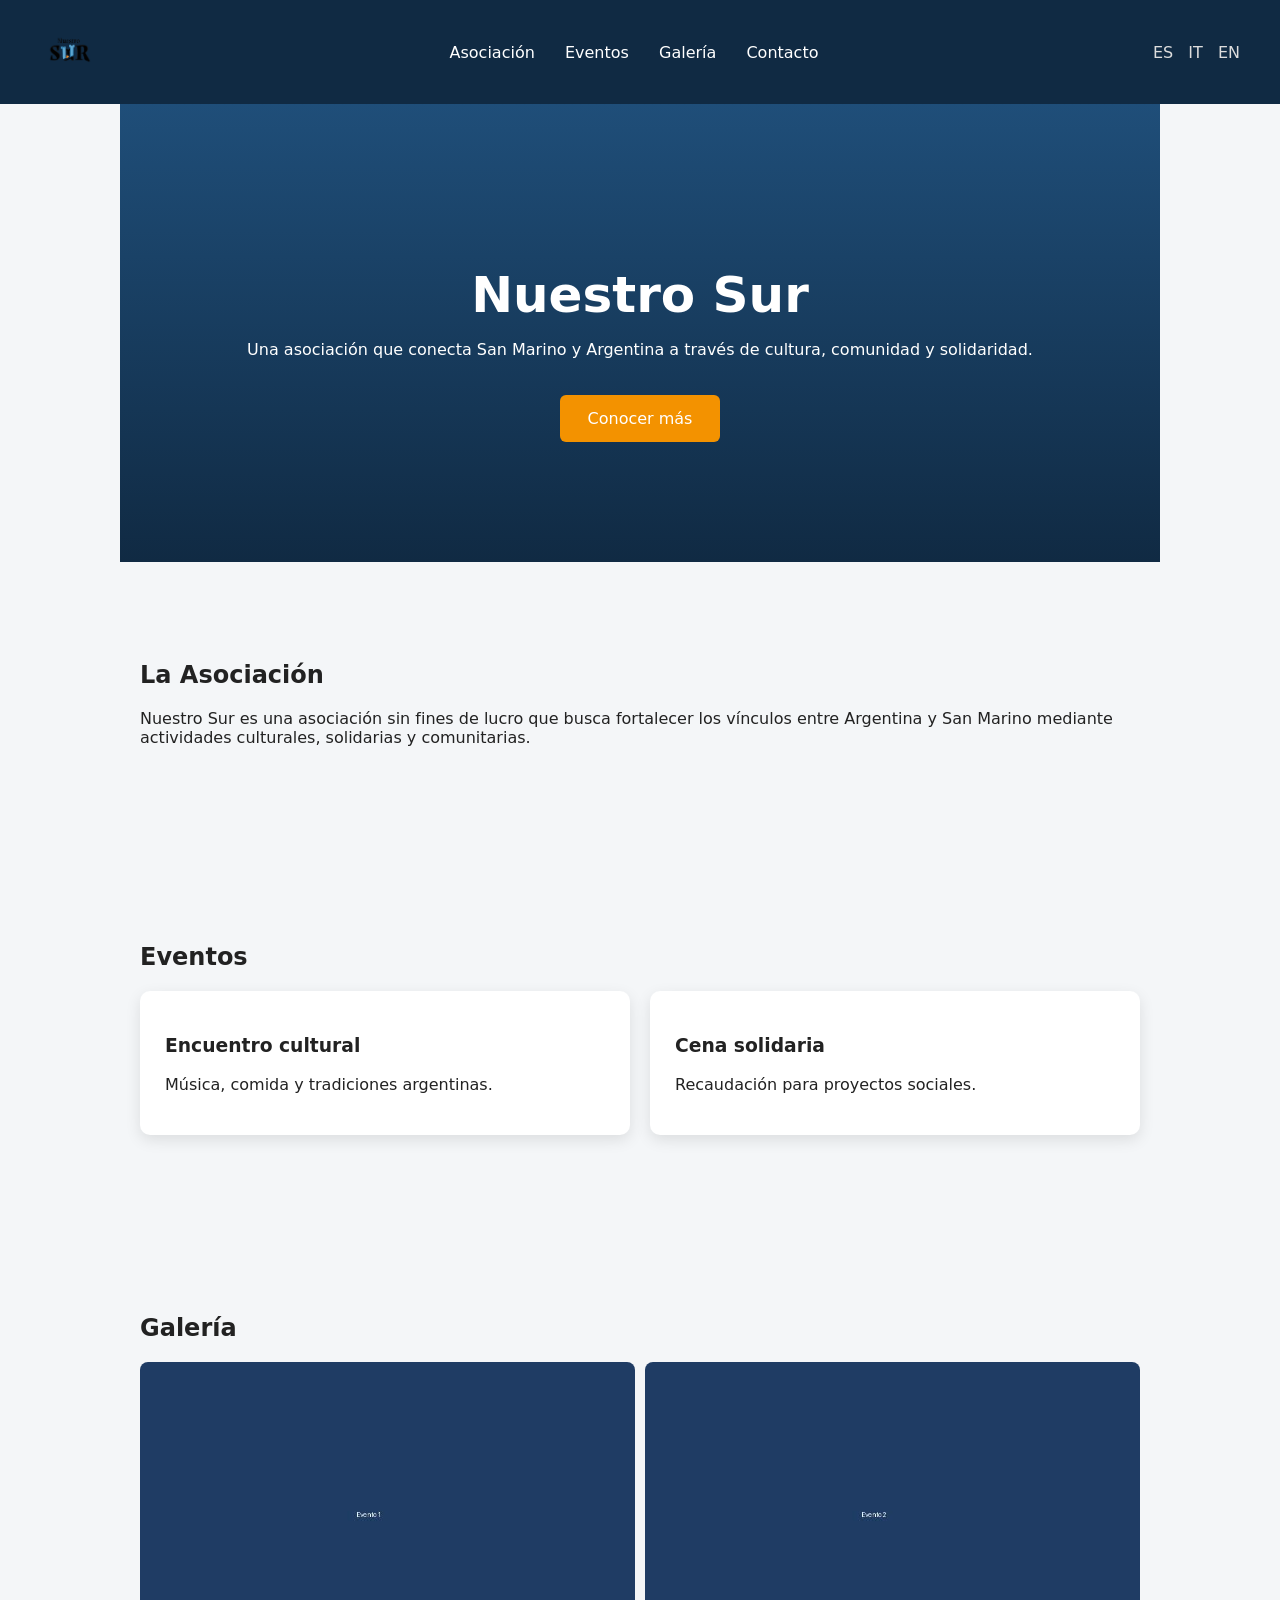
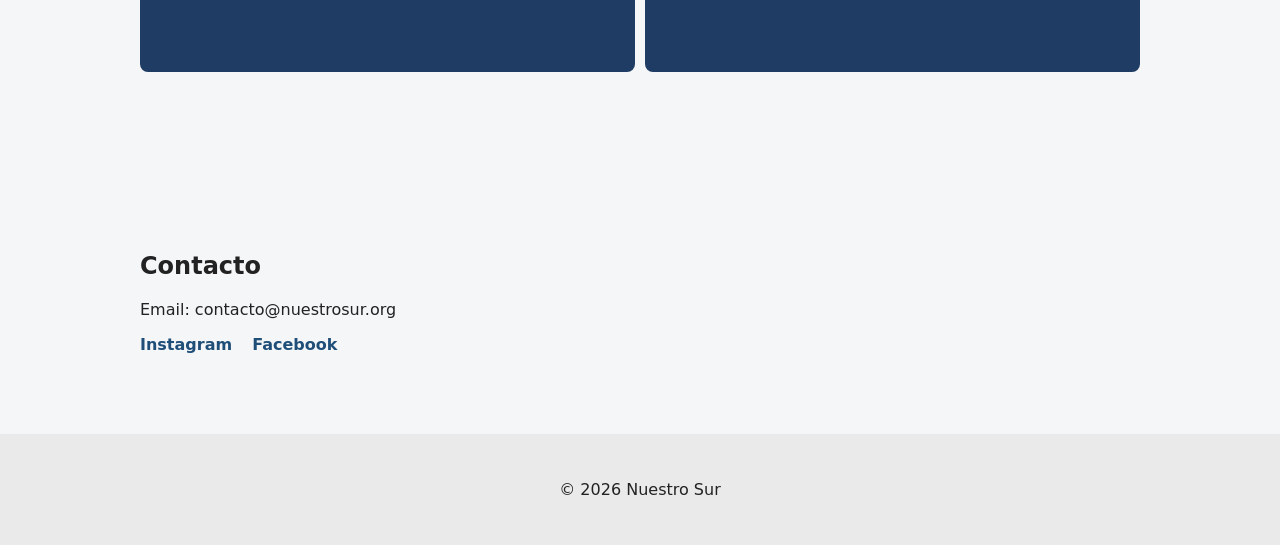
==== es/index.html @ 5de6c089 "primer commit test" ====
<!DOCTYPE html>
<html lang="es">
<head>
<meta charset="UTF-8">
<meta name="viewport" content="width=device-width, initial-scale=1">
<title>Nuestro Sur</title>
<link rel="stylesheet" href="../style.css">
</head>
<body>

<header class="navbar">
<div class="logo">
<img src="../images/logo.png">
</div>

<nav>
<a href="#about">Asociación</a>
<a href="#events">Eventos</a>
<a href="#gallery">Galería</a>
<a href="#contact">Contacto</a>
</nav>

<div class="lang">
<a href="../es">ES</a>
<a href="../it">IT</a>
<a href="../en">EN</a>
</div>
</header>

<section class="hero">
<h1>Nuestro Sur</h1>
<p>Una asociación que conecta San Marino y Argentina a través de cultura, comunidad y solidaridad.</p>
<a class="button" href="#about">Conocer más</a>
</section>

<section id="about">
<h2>La Asociación</h2>
<p>Nuestro Sur es una asociación sin fines de lucro que busca fortalecer los vínculos entre Argentina y San Marino mediante actividades culturales, solidarias y comunitarias.</p>
</section>

<section id="events">
<h2>Eventos</h2>
<div class="cards">
<div class="card">
<h3>Encuentro cultural</h3>
<p>Música, comida y tradiciones argentinas.</p>
</div>
<div class="card">
<h3>Cena solidaria</h3>
<p>Recaudación para proyectos sociales.</p>
</div>
</div>
</section>

<section id="gallery">
<h2>Galería</h2>
<div class="gallery">
<img src="../images/evento1.jpg">
<img src="../images/evento2.jpg">
</div>
</section>

<section id="contact">
<h2>Contacto</h2>
<p>Email: contacto@nuestrosur.org</p>
<div class="social">
<a href="#">Instagram</a>
<a href="#">Facebook</a>
</div>
</section>

<footer>
<p>© 2026 Nuestro Sur</p>
</footer>

</body>
</html>
---- style.css ----
body{
margin:0;
font-family:system-ui;
background:#f4f6f8;
color:#222;
}

.navbar{
display:flex;
justify-content:space-between;
align-items:center;
padding:20px 40px;
background:#102a43;
color:white;
}

.logo img{
height:60px;
}

nav a{
color:white;
margin-left:25px;
text-decoration:none;
font-weight:500;
}

.lang a{
margin-left:10px;
color:#ddd;
text-decoration:none;
}

.hero{
text-align:center;
padding:120px 20px;
background:linear-gradient(#1f4e79,#102a43);
color:white;
}

.hero h1{
font-size:50px;
margin-bottom:10px;
}

.button{
display:inline-block;
margin-top:20px;
padding:14px 28px;
background:#f39200;
color:white;
border-radius:6px;
text-decoration:none;
}

section{
max-width:1000px;
margin:auto;
padding:80px 20px;
}

.cards{
display:flex;
gap:20px;
flex-wrap:wrap;
}

.card{
flex:1;
background:white;
padding:25px;
border-radius:10px;
box-shadow:0 5px 15px rgba(0,0,0,0.1);
}

.gallery{
display:grid;
grid-template-columns:repeat(auto-fit,minmax(250px,1fr));
gap:10px;
}

.gallery img{
width:100%;
border-radius:8px;
}

.social a{
margin-right:15px;
text-decoration:none;
color:#1f4e79;
font-weight:bold;
}

footer{
text-align:center;
padding:30px;
background:#eaeaea;
}
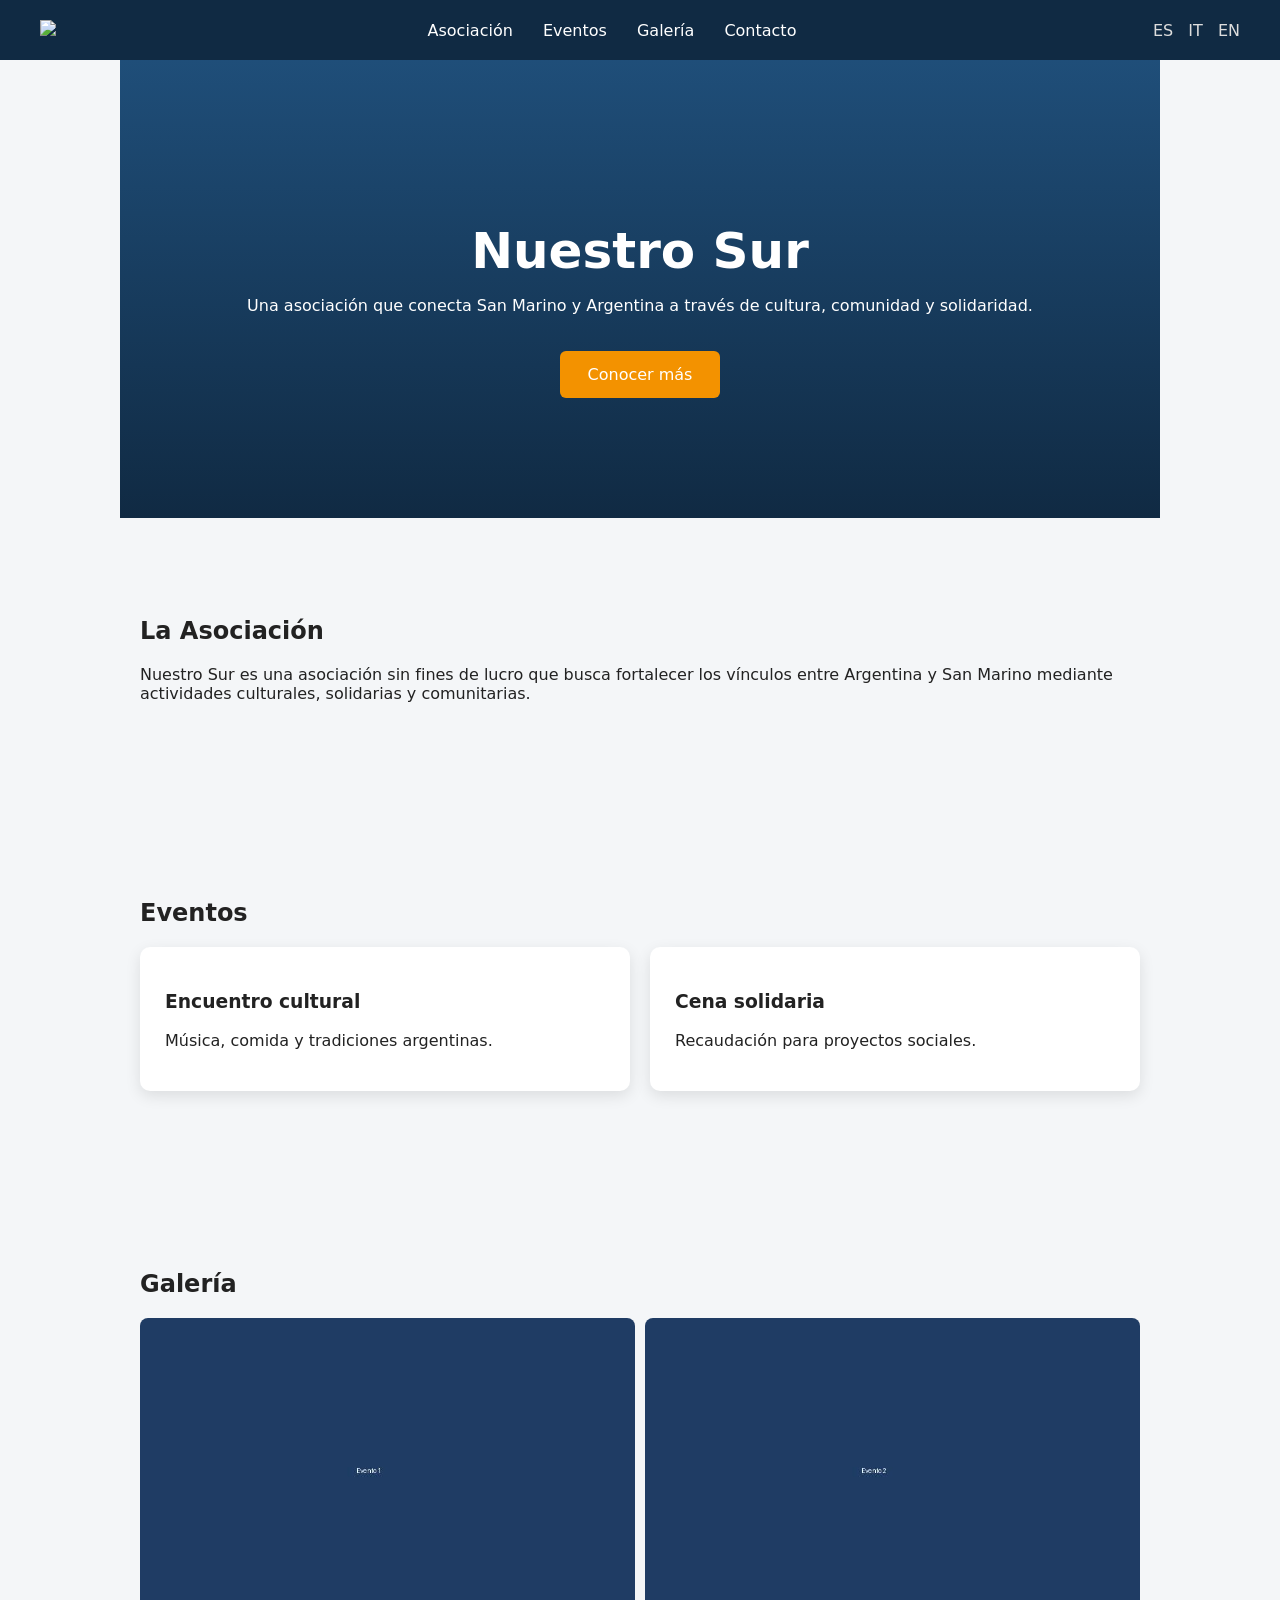
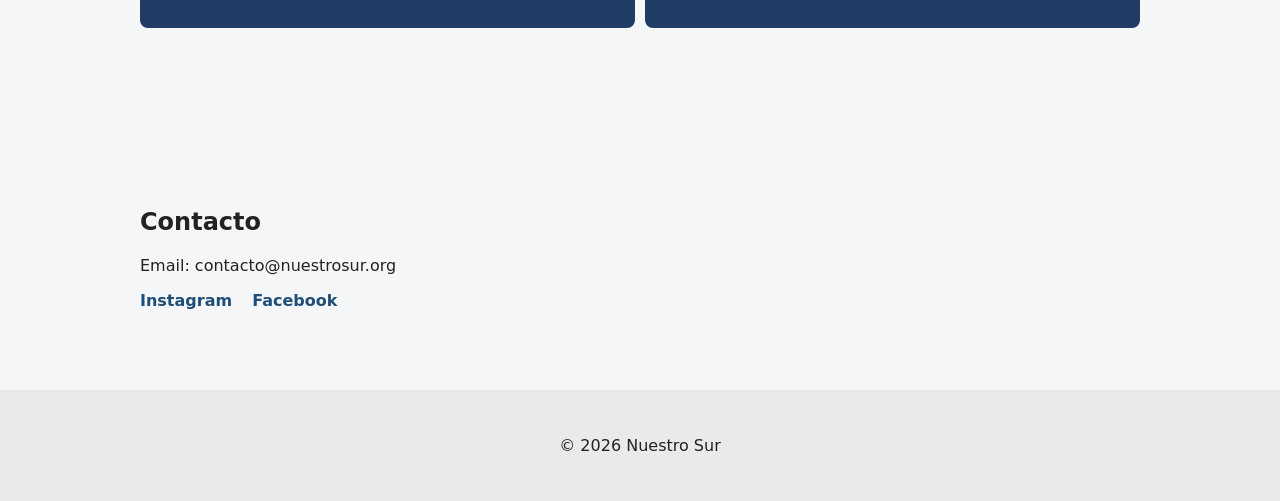
==== commit a4fba668: "Update index.html" ====
--- a/es/index.html
+++ b/es/index.html
@@ -10,7 +10,7 @@
 
 <header class="navbar">
 <div class="logo">
-<img src="../images/logo.png">
+<img src="../images/logoBlanco.png">
 </div>
 
 <nav>
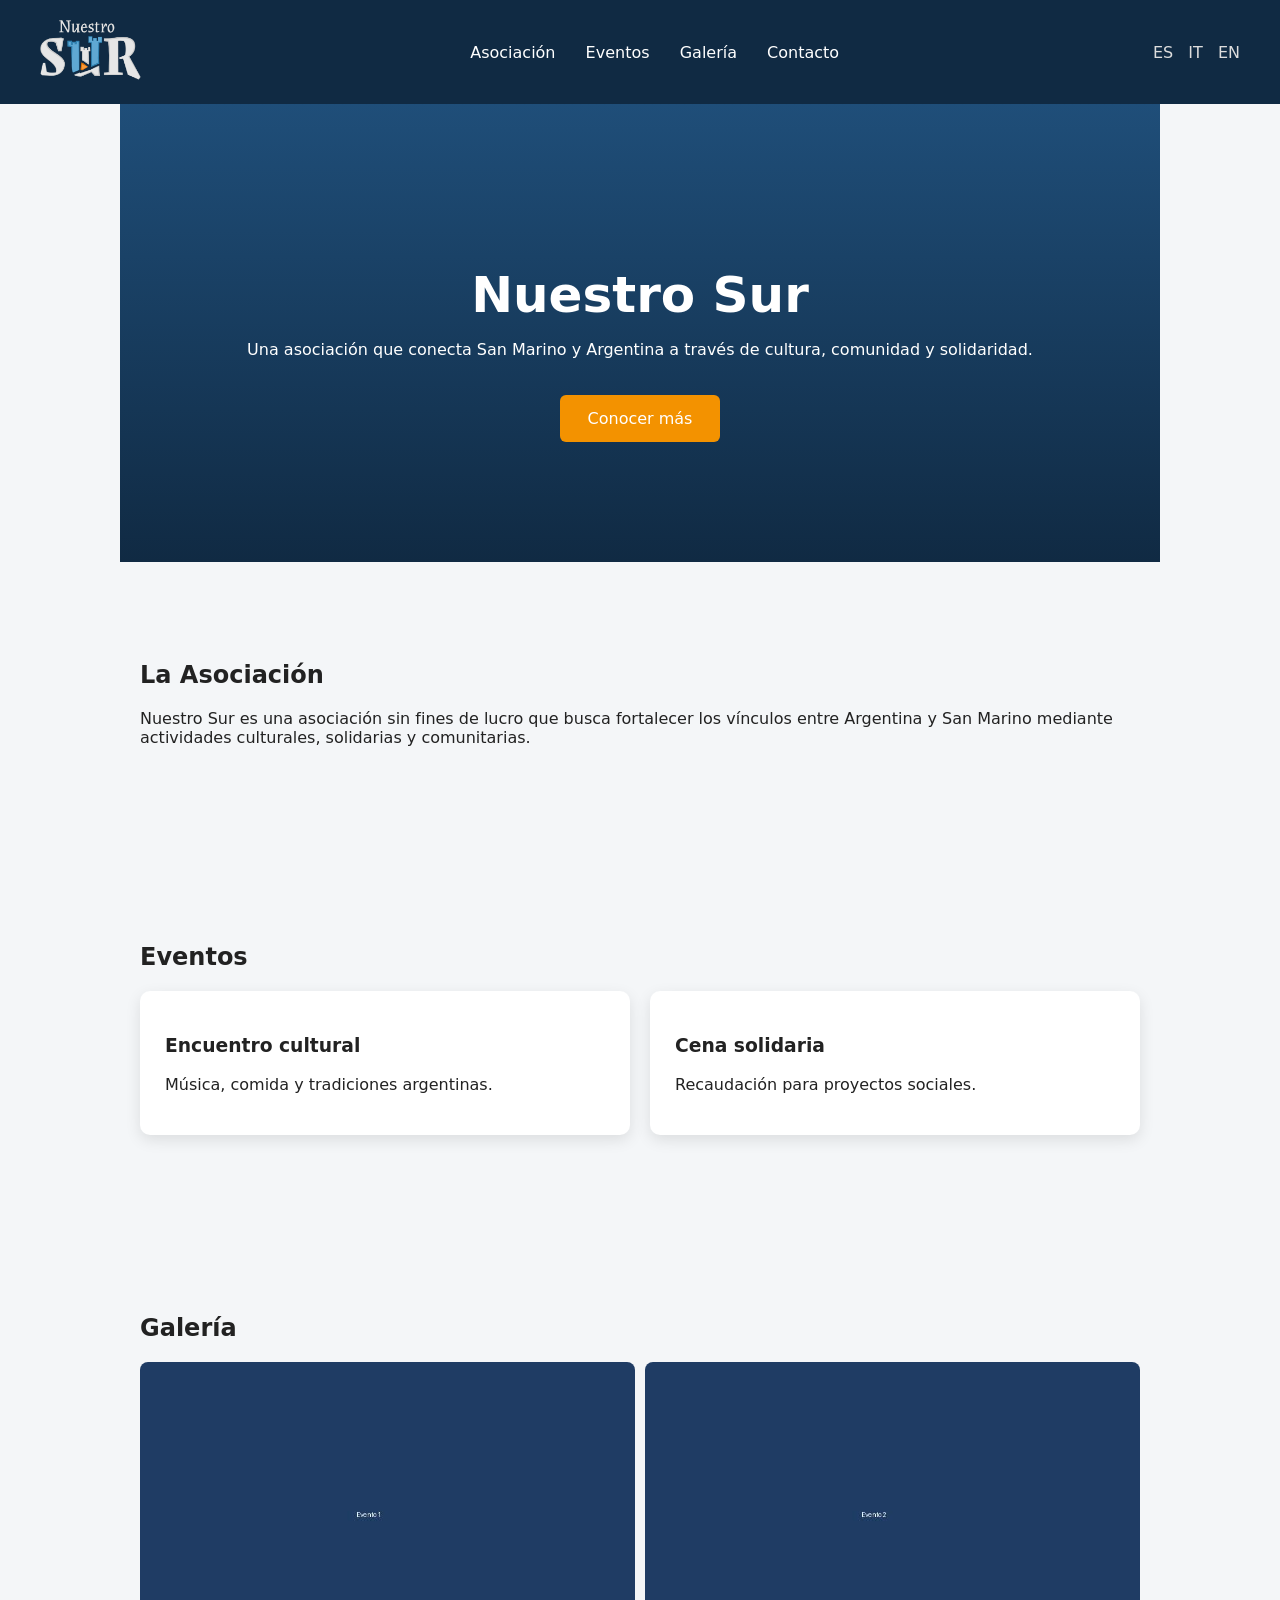
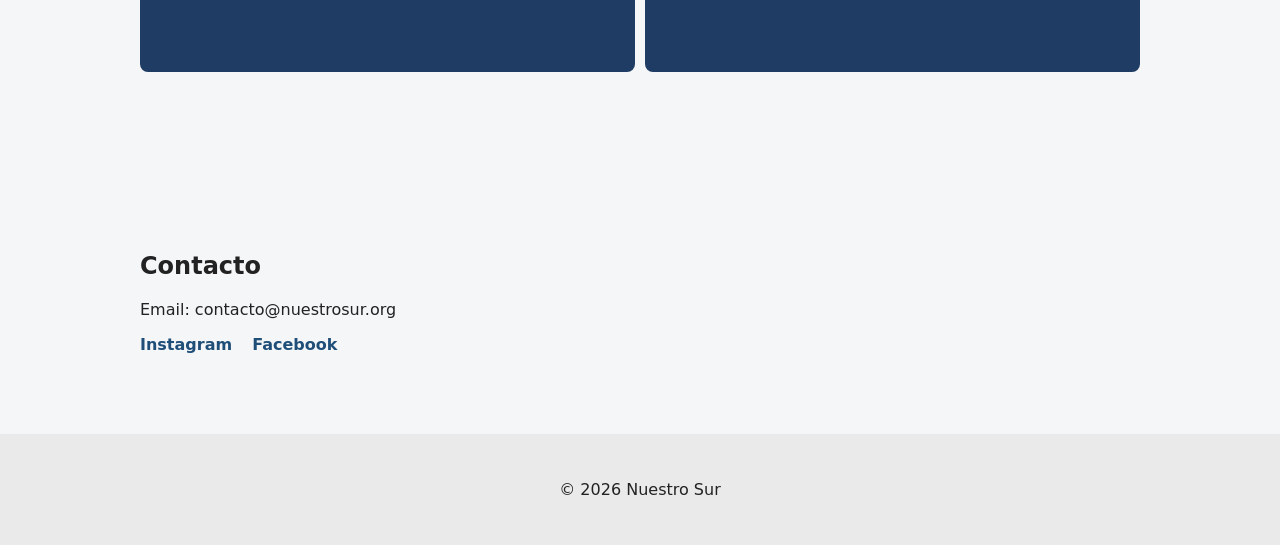
==== commit 5e47781f: "Update index.html" ====
--- a/es/index.html
+++ b/es/index.html
@@ -10,7 +10,7 @@
 
 <header class="navbar">
 <div class="logo">
-<img src="../images/logoBlanco.png">
+<img src="../images/LogoBlanco.png">
 </div>
 
 <nav>
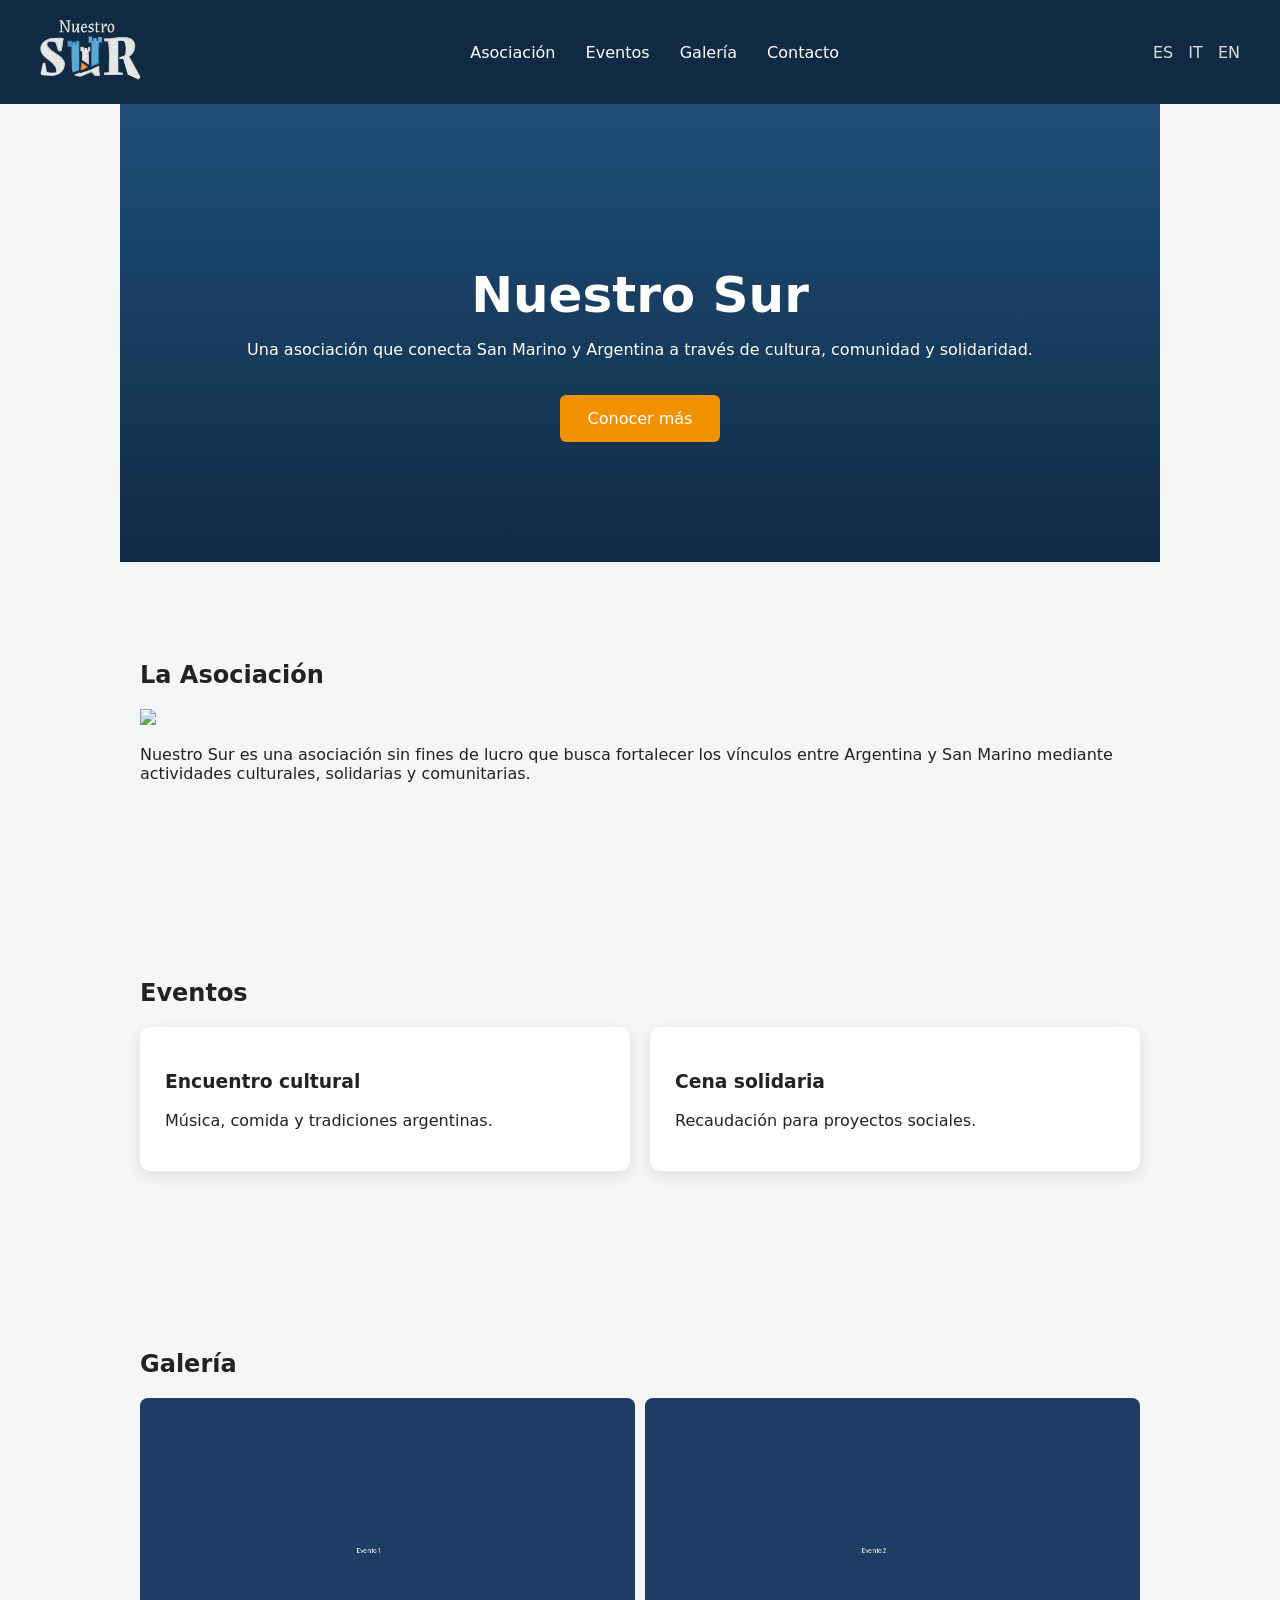
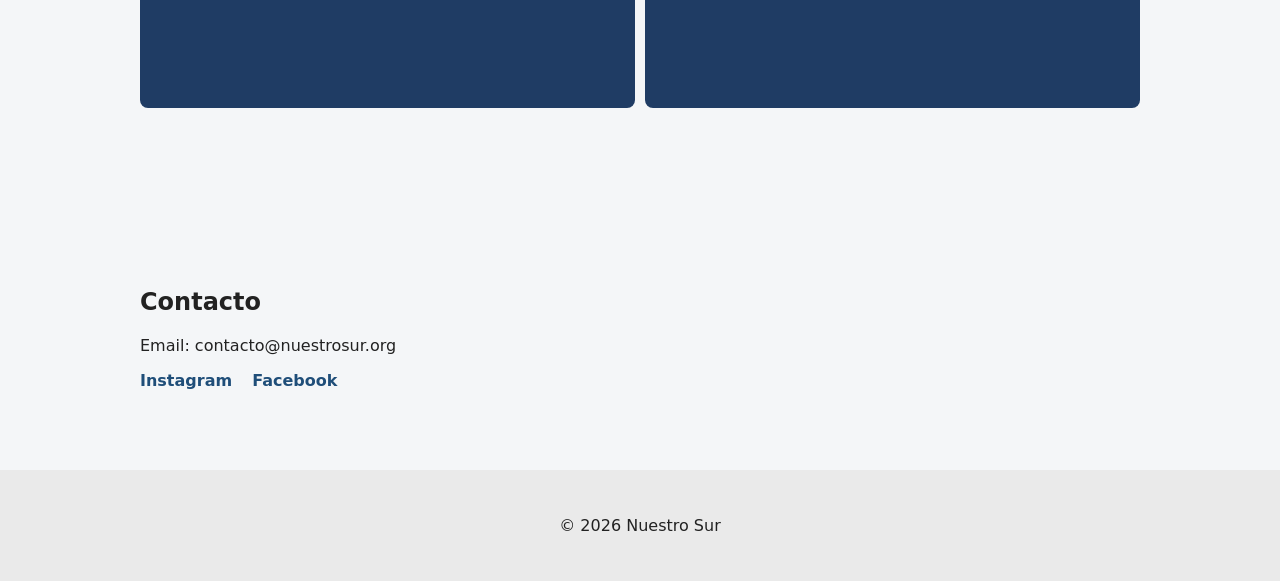
==== commit 6be8a8a9: "Update index.html" ====
--- a/es/index.html
+++ b/es/index.html
@@ -35,6 +35,7 @@
 
 <section id="about">
 <h2>La Asociación</h2>
+<img src="../images/fotoTodos.jpg">
 <p>Nuestro Sur es una asociación sin fines de lucro que busca fortalecer los vínculos entre Argentina y San Marino mediante actividades culturales, solidarias y comunitarias.</p>
 </section>
 
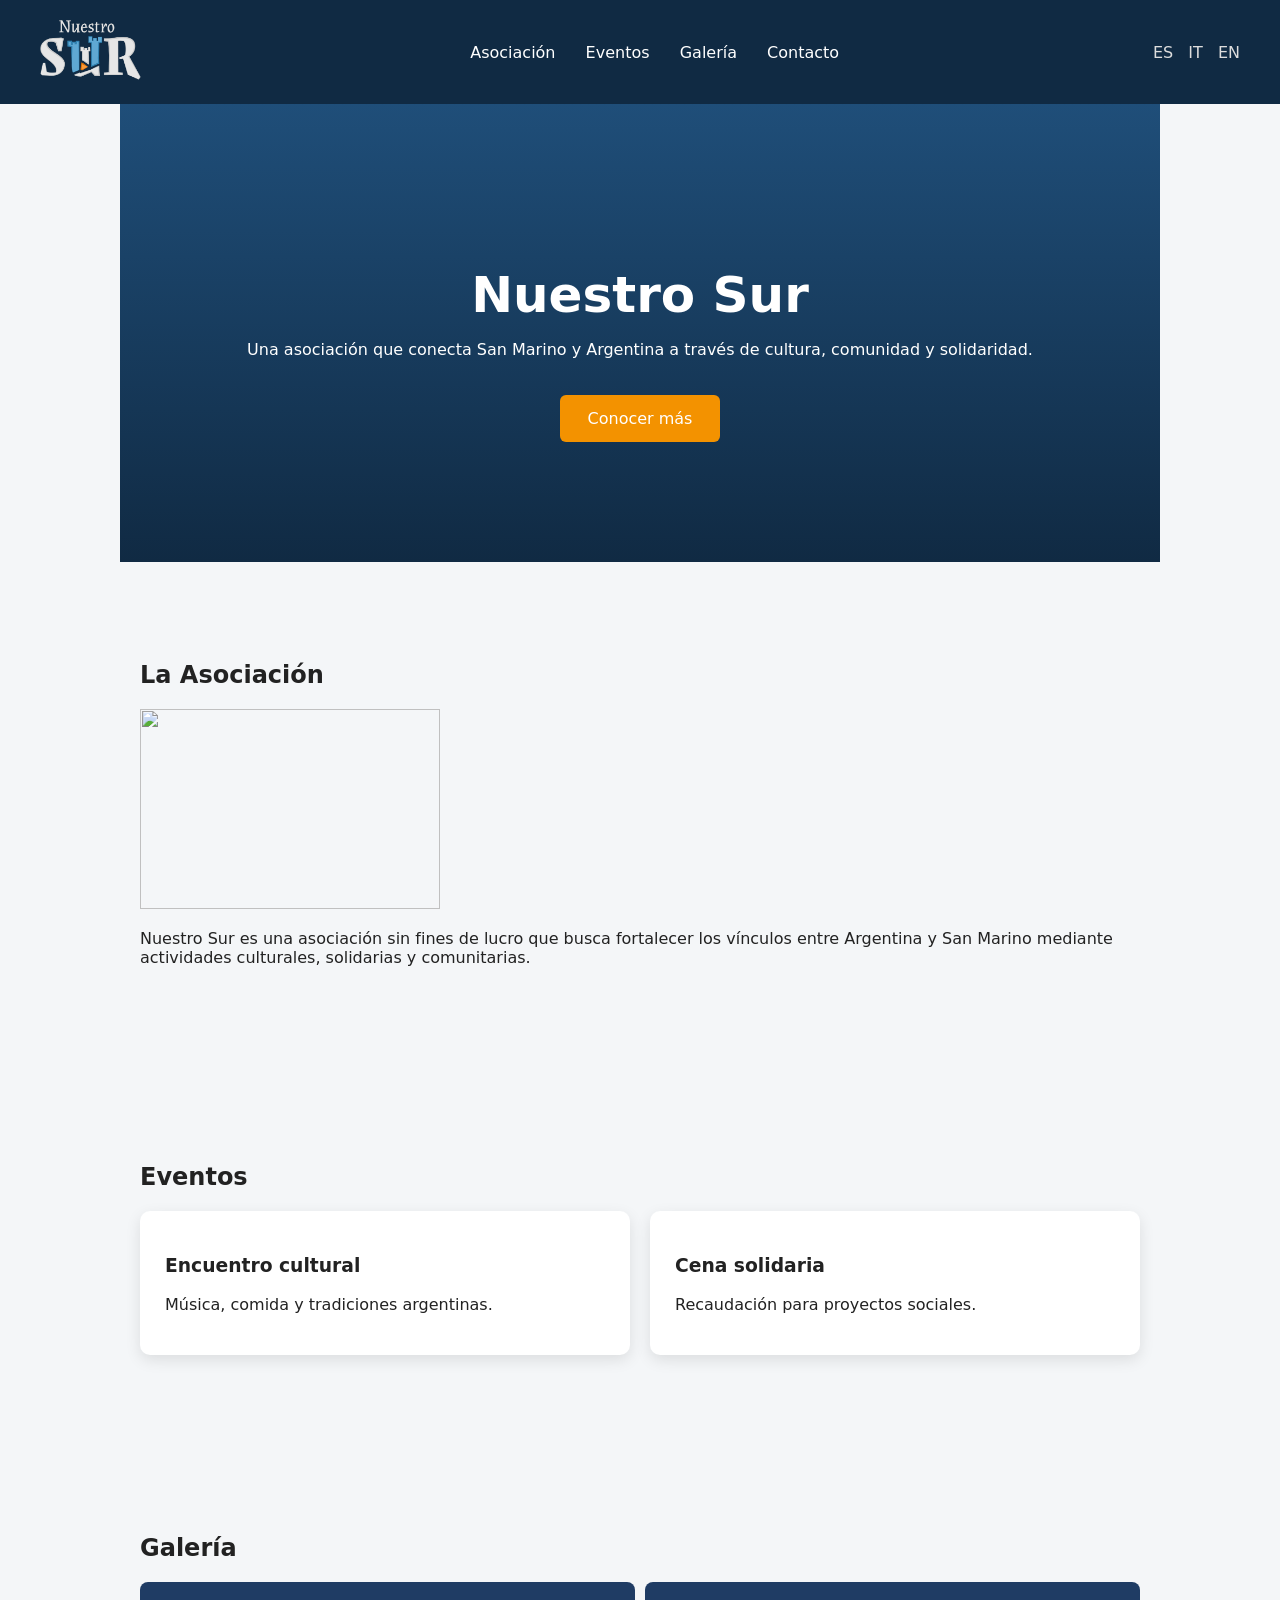
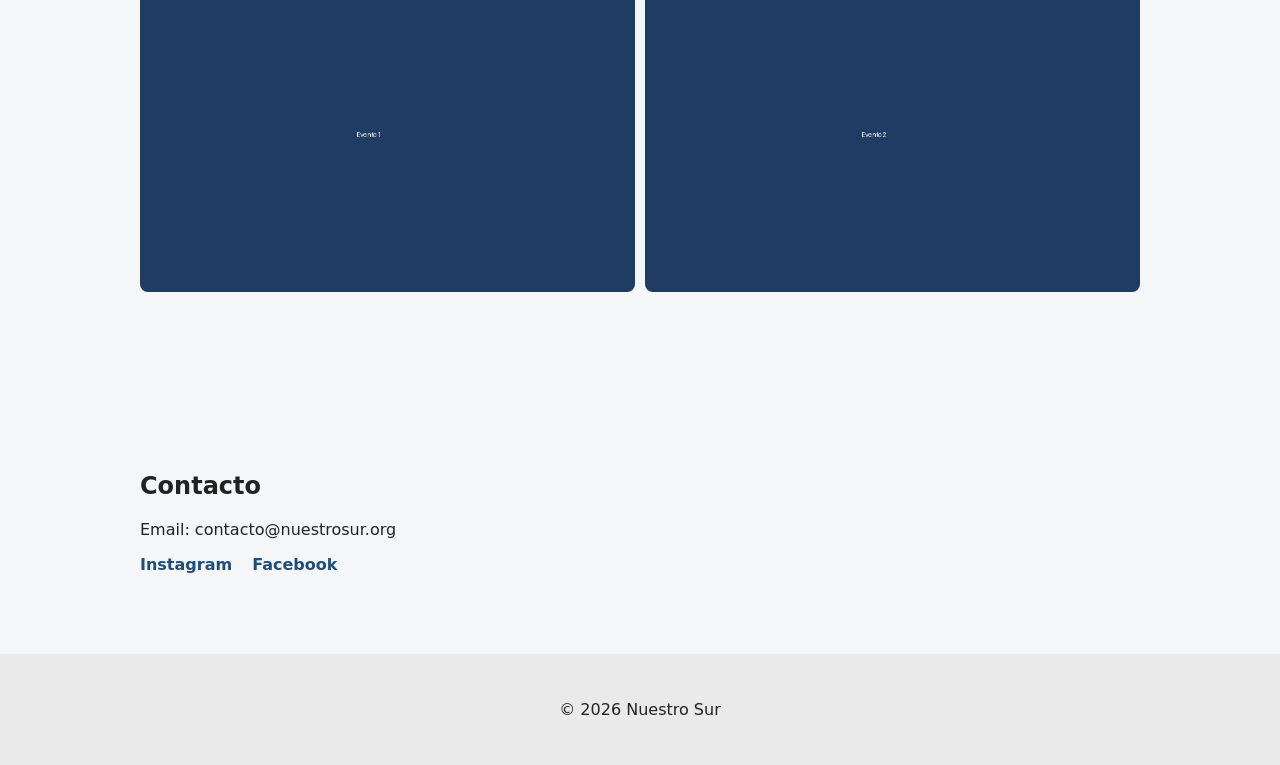
==== commit 53b61506: "Update index.html" ====
--- a/es/index.html
+++ b/es/index.html
@@ -35,7 +35,7 @@
 
 <section id="about">
 <h2>La Asociación</h2>
-<img src="../images/fotoTodos.jpg">
+<img src="../images/fotoTodos.jpg" width="300" height="200">
 <p>Nuestro Sur es una asociación sin fines de lucro que busca fortalecer los vínculos entre Argentina y San Marino mediante actividades culturales, solidarias y comunitarias.</p>
 </section>
 
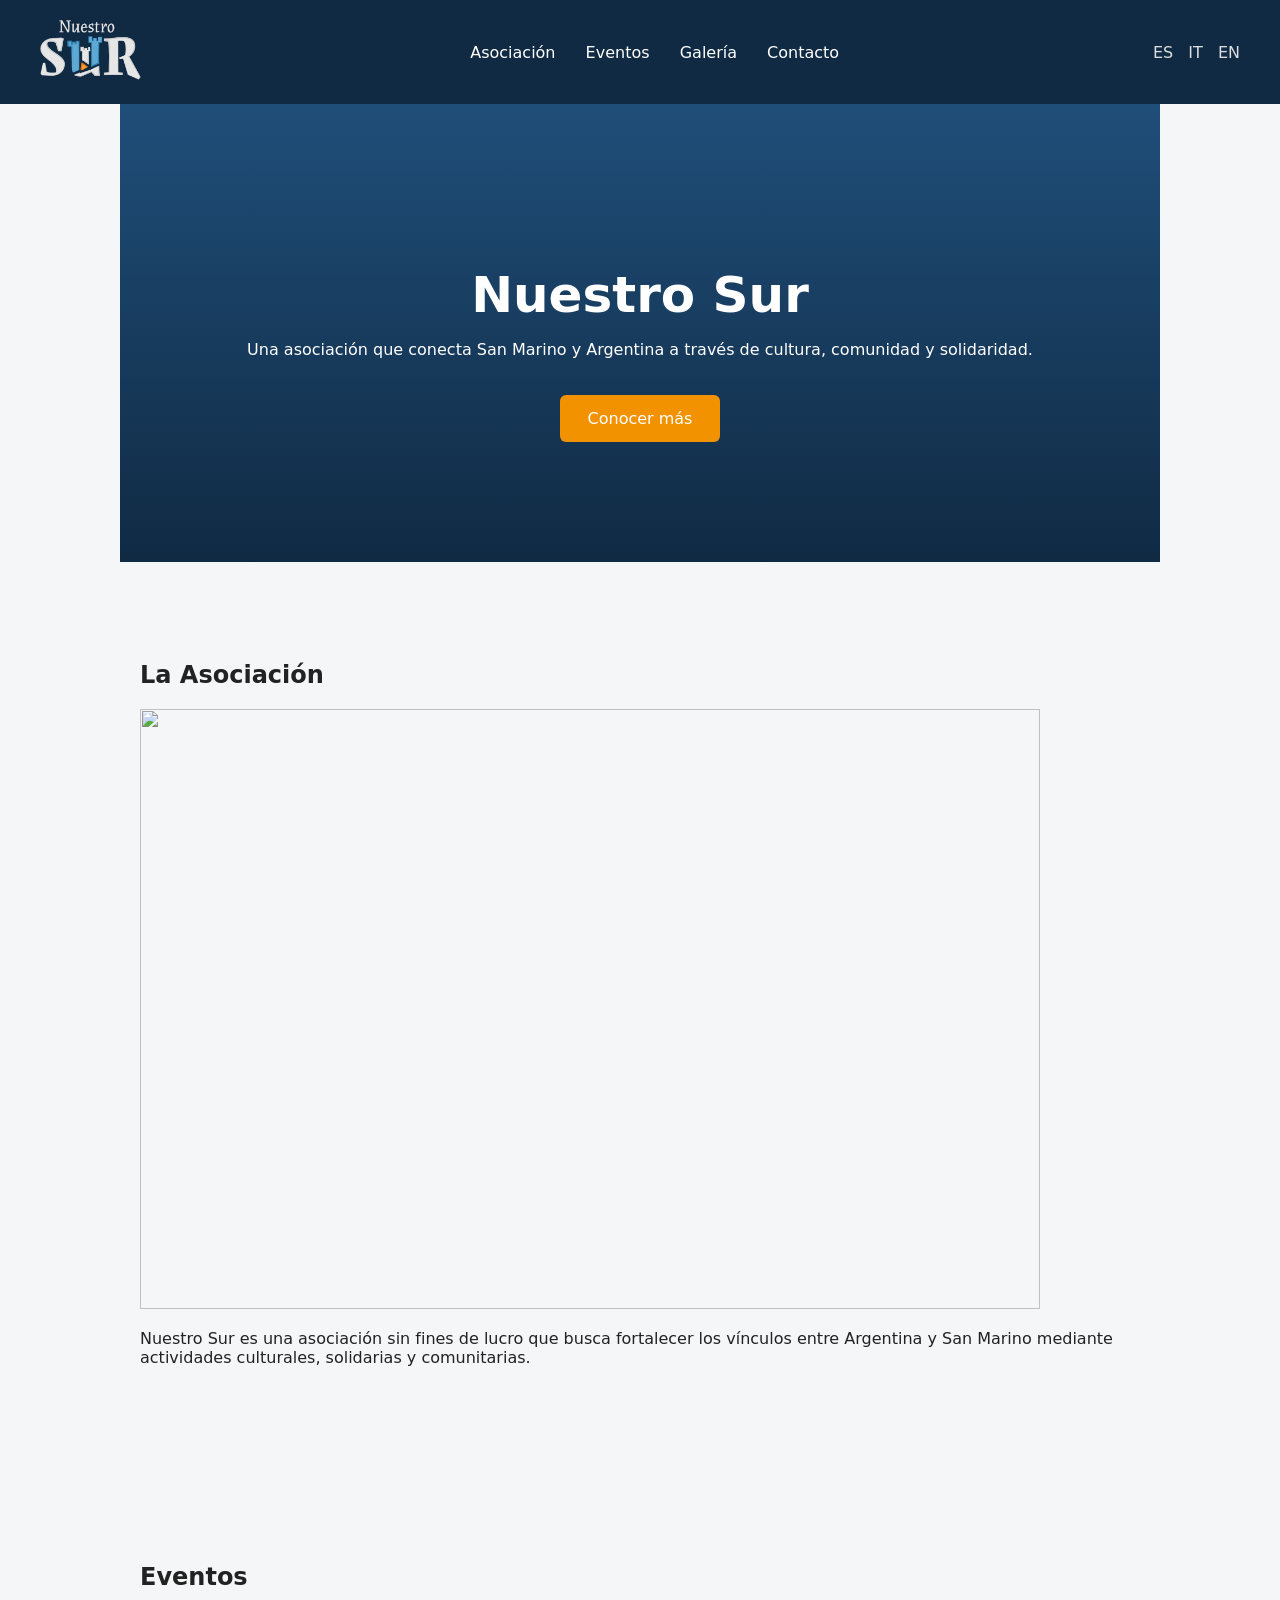
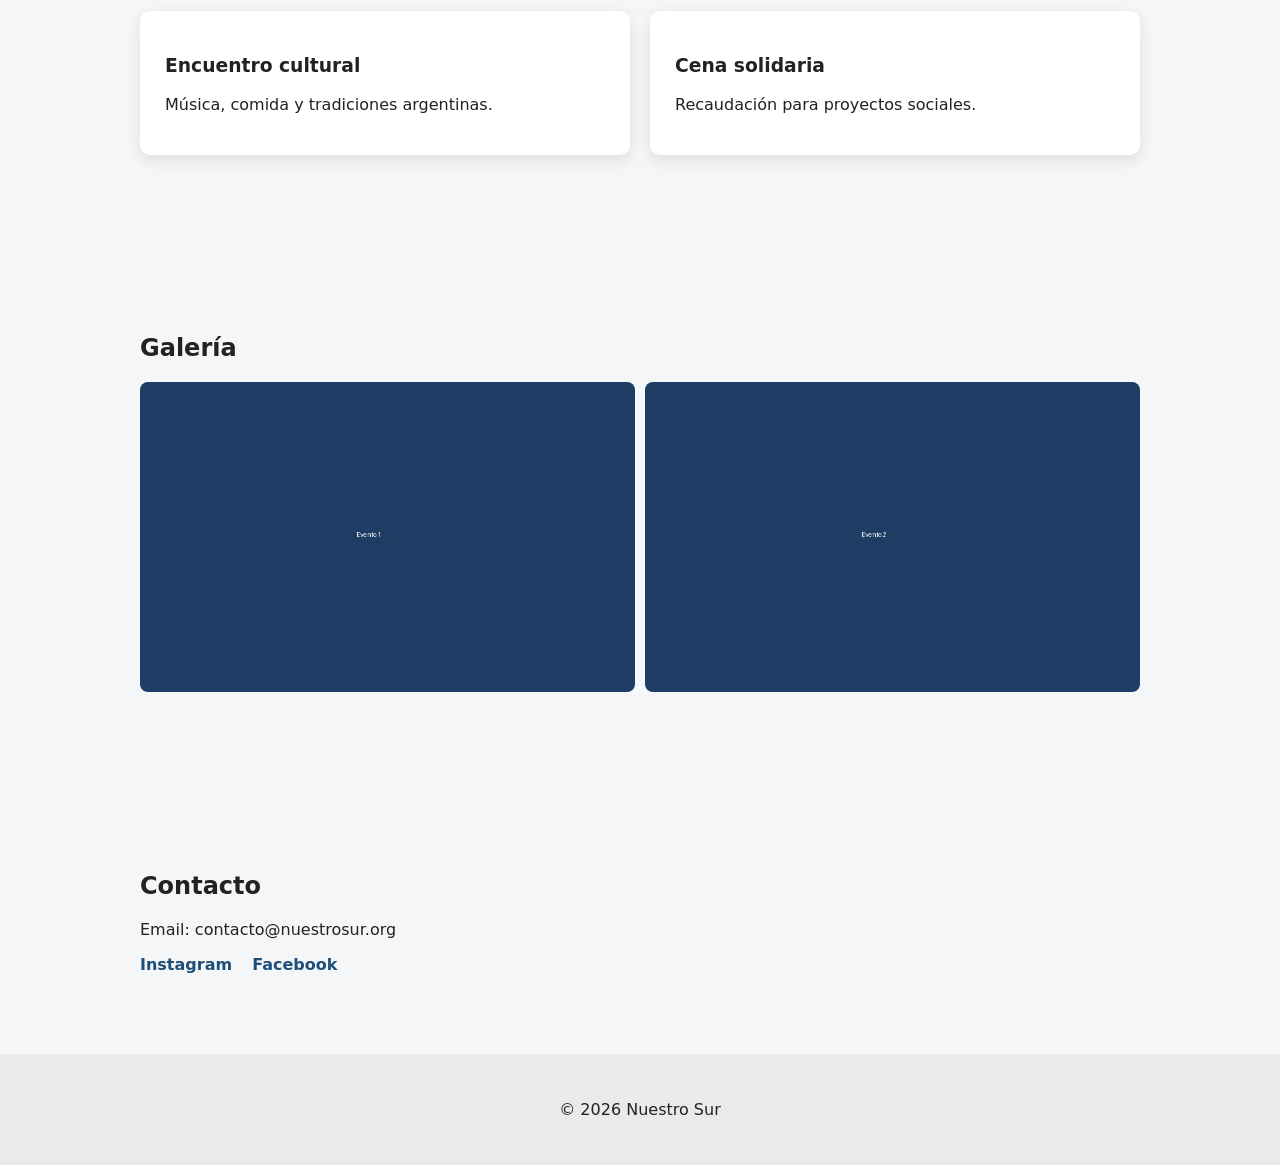
==== commit 6318f446: "Update index.html" ====
--- a/es/index.html
+++ b/es/index.html
@@ -35,7 +35,7 @@
 
 <section id="about">
 <h2>La Asociación</h2>
-<img src="../images/fotoTodos.jpg" width="300" height="200">
+<img src="../images/fotoTodos.jpg" width="900" height="600">
 <p>Nuestro Sur es una asociación sin fines de lucro que busca fortalecer los vínculos entre Argentina y San Marino mediante actividades culturales, solidarias y comunitarias.</p>
 </section>
 
